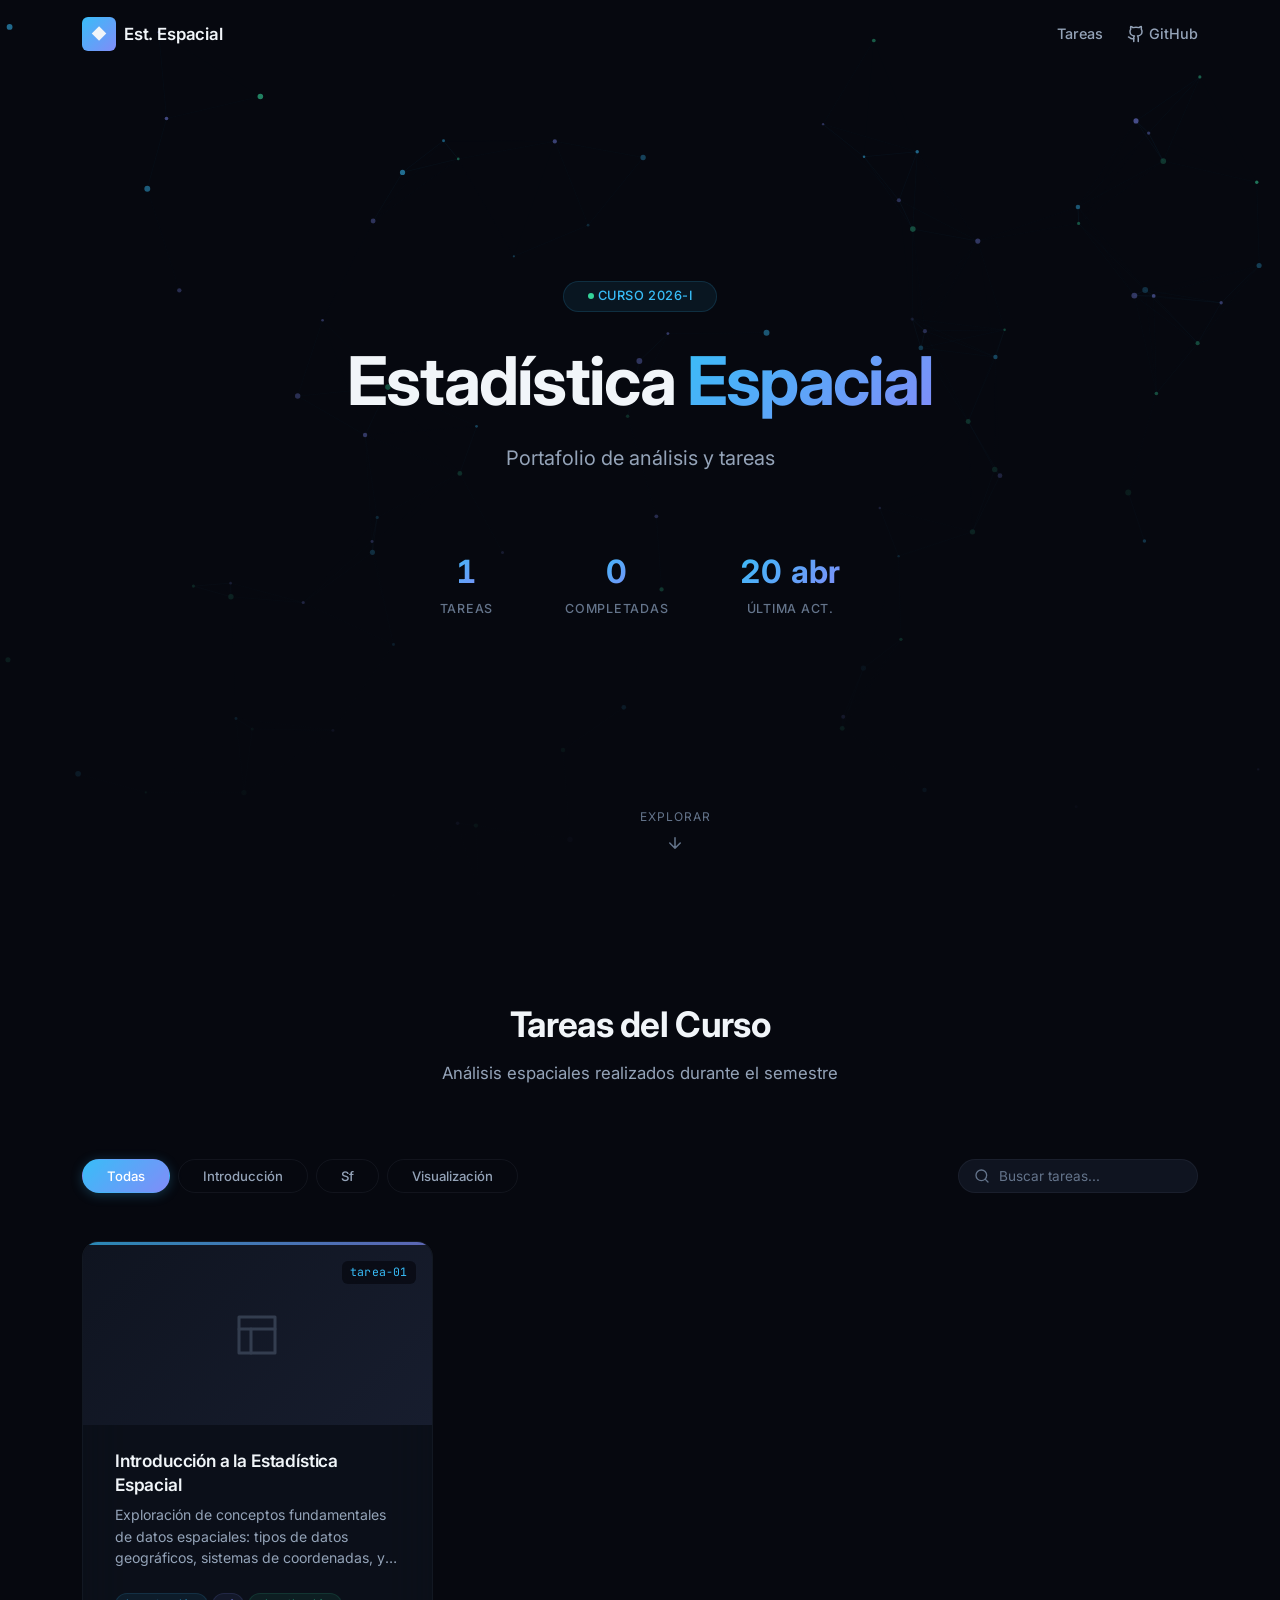
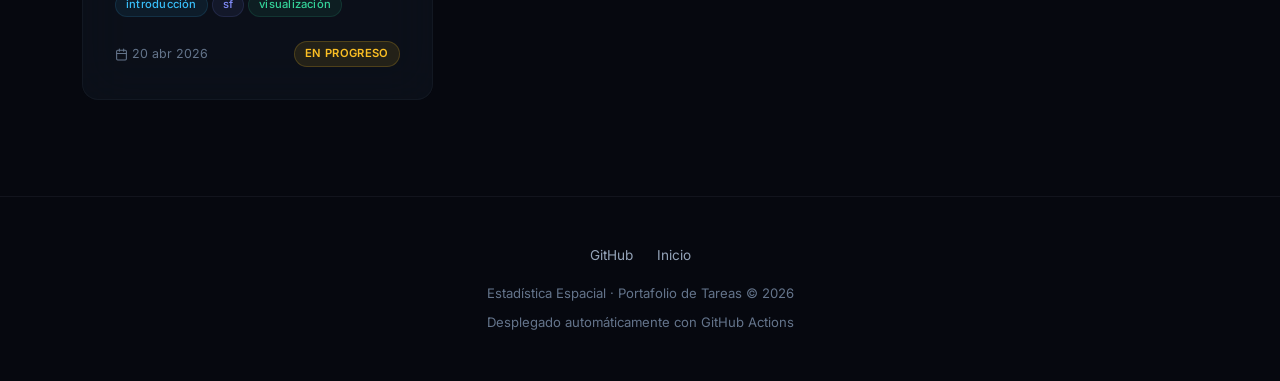
==== index.html @ a98bfdb8 "deploy: 6b3bb5fb7e0ce7144ceb861716b5b8a6e7874570" ====
<!DOCTYPE html>
<html lang="es">
<head>
  <meta charset="UTF-8">
  <meta name="viewport" content="width=device-width, initial-scale=1.0">
  <title>Estadística Espacial | Portafolio</title>
  <meta name="description" content="Portafolio de tareas y análisis del curso de Estadística Espacial. Análisis geoestadísticos, autocorrelación espacial, kriging y más.">
  <meta name="author" content="newneo4">
  <meta property="og:title" content="Estadística Espacial | Portafolio">
  <meta property="og:description" content="Portafolio de análisis espaciales del curso universitario.">
  <meta property="og:type" content="website">

  <!-- Fonts -->
  <link rel="preconnect" href="https://fonts.googleapis.com">
  <link rel="preconnect" href="https://fonts.gstatic.com" crossorigin>
  <link href="https://fonts.googleapis.com/css2?family=Inter:wght@300;400;500;600;700&family=JetBrains+Mono:wght@400&display=swap" rel="stylesheet">

  <!-- Styles -->
  <link rel="stylesheet" href="css/styles.css">
</head>
<body>

  <!-- ========== NAVBAR ========== -->
  <nav class="navbar" id="navbar">
    <div class="nav-container">
      <a href="#" class="nav-logo" id="nav-logo">
        <span class="logo-icon">◆</span>
        <span>Est. Espacial</span>
      </a>
      <div class="nav-links">
        <a href="#tareas">
          <span class="nav-label">Tareas</span>
        </a>
        <a href="https://github.com/newneo4/estadistica-espacial" target="_blank" rel="noopener" aria-label="Ver repositorio en GitHub">
          <svg xmlns="http://www.w3.org/2000/svg" viewBox="0 0 24 24" fill="none" stroke="currentColor" stroke-width="2" stroke-linecap="round" stroke-linejoin="round">
            <path d="M15 22v-4a4.8 4.8 0 0 0-1-3.5c3 0 6-2 6-5.5.08-1.25-.27-2.48-1-3.5.28-1.15.28-2.35 0-3.5 0 0-1 0-3 1.5-2.64-.5-5.36-.5-8 0C6 2 5 2 5 2c-.3 1.15-.3 2.35 0 3.5A5.403 5.403 0 0 0 4 9c0 3.5 3 5.5 6 5.5-.39.49-.68 1.05-.85 1.65-.17.6-.22 1.23-.15 1.85v4"/>
            <path d="M9 18c-4.51 2-5-2-7-2"/>
          </svg>
          <span class="nav-label">GitHub</span>
        </a>
      </div>
    </div>
  </nav>

  <!-- ========== HERO ========== -->
  <section class="hero" id="hero">
    <canvas id="hero-canvas"></canvas>
    <div class="hero-overlay"></div>

    <div class="hero-content">
      <div class="hero-badge">
        Curso 2026-I
      </div>
      <h1>Estadística <span class="gradient-text">Espacial</span></h1>
      <p class="hero-subtitle">Portafolio de análisis y tareas</p>

      <div class="hero-stats">
        <div class="stat">
          <span class="stat-number" id="stat-total">—</span>
          <span class="stat-label">Tareas</span>
        </div>
        <div class="stat">
          <span class="stat-number" id="stat-completed">—</span>
          <span class="stat-label">Completadas</span>
        </div>
        <div class="stat">
          <span class="stat-number" id="stat-updated">—</span>
          <span class="stat-label">Última Act.</span>
        </div>
      </div>
    </div>

    <a href="#tareas" class="hero-scroll" aria-label="Ir a las tareas">
      <span>Explorar</span>
      <svg xmlns="http://www.w3.org/2000/svg" viewBox="0 0 24 24" fill="none" stroke="currentColor" stroke-width="2" stroke-linecap="round" stroke-linejoin="round">
        <path d="M12 5v14M19 12l-7 7-7-7"/>
      </svg>
    </a>
  </section>

  <!-- ========== TASKS ========== -->
  <section class="tasks-section" id="tareas">
    <div class="container">
      <div class="section-header">
        <h2>Tareas del Curso</h2>
        <p>Análisis espaciales realizados durante el semestre</p>
      </div>

      <!-- Filters + Search -->
      <div class="filters-bar" id="filters-bar">
        <div class="filters" id="filters">
          <button class="filter-btn active" data-filter="all">Todas</button>
          <!-- Dynamic filter buttons injected by JS -->
        </div>

        <div class="search-wrapper">
          <svg xmlns="http://www.w3.org/2000/svg" viewBox="0 0 24 24" fill="none" stroke="currentColor" stroke-width="2" stroke-linecap="round" stroke-linejoin="round">
            <circle cx="11" cy="11" r="8"/><path d="m21 21-4.3-4.3"/>
          </svg>
          <input type="text" class="search-input" id="search-input" placeholder="Buscar tareas..." aria-label="Buscar tareas">
        </div>
      </div>

      <!-- Loading Skeleton -->
      <div class="loading-grid" id="loading-grid">
        <div class="skeleton-card">
          <div class="skeleton-thumb"></div>
          <div class="skeleton-body">
            <div class="skeleton-line w-80"></div>
            <div class="skeleton-line w-60 short"></div>
            <div class="skeleton-line w-40 short"></div>
          </div>
        </div>
        <div class="skeleton-card">
          <div class="skeleton-thumb"></div>
          <div class="skeleton-body">
            <div class="skeleton-line w-80"></div>
            <div class="skeleton-line w-60 short"></div>
            <div class="skeleton-line w-40 short"></div>
          </div>
        </div>
        <div class="skeleton-card">
          <div class="skeleton-thumb"></div>
          <div class="skeleton-body">
            <div class="skeleton-line w-80"></div>
            <div class="skeleton-line w-60 short"></div>
            <div class="skeleton-line w-40 short"></div>
          </div>
        </div>
      </div>

      <!-- Tasks Grid (populated by JS) -->
      <div class="tasks-grid" id="tasks-grid" style="display:none;"></div>

      <!-- Empty State -->
      <div class="empty-state" id="empty-state" style="display:none;">
        <svg xmlns="http://www.w3.org/2000/svg" viewBox="0 0 24 24" fill="none" stroke="currentColor" stroke-width="1.5" stroke-linecap="round" stroke-linejoin="round">
          <path d="M3 7V5a2 2 0 0 1 2-2h2"/><path d="M17 3h2a2 2 0 0 1 2 2v2"/>
          <path d="M21 17v2a2 2 0 0 1-2 2h-2"/><path d="M7 21H5a2 2 0 0 1-2-2v-2"/>
          <circle cx="12" cy="12" r="1"/></svg>
        <p>No se encontraron tareas</p>
        <p class="empty-hint">Intenta con otro término de búsqueda o filtro</p>
      </div>
    </div>
  </section>

  <!-- ========== FOOTER ========== -->
  <footer class="footer">
    <div class="container">
      <div class="footer-content">
        <div class="footer-links">
          <a href="https://github.com/newneo4/estadistica-espacial" target="_blank" rel="noopener">GitHub</a>
          <a href="#hero">Inicio</a>
        </div>
        <p>Estadística Espacial · Portafolio de Tareas © 2026</p>
        <p>Desplegado automáticamente con GitHub Actions</p>
      </div>
    </div>
  </footer>

  <script src="js/app.js"></script>
</body>
</html>
---- css/styles.css ----
/* ========================================================
   ESTADÍSTICA ESPACIAL - Design System
   Premium dark theme with glassmorphism
   ======================================================== */

/* --- Custom Properties --- */
:root {
  /* Background */
  --bg-primary: #06080f;
  --bg-secondary: #0f1420;
  --bg-elevated: #171d2e;
  --bg-card: rgba(15, 20, 32, 0.65);

  /* Accent */
  --accent-1: #38bdf8;
  --accent-2: #818cf8;
  --accent-3: #34d399;
  --accent-4: #f472b6;
  --accent-5: #fbbf24;

  /* Text */
  --text-primary: #f1f5f9;
  --text-secondary: #94a3b8;
  --text-muted: #64748b;

  /* Borders */
  --border-subtle: rgba(148, 163, 184, 0.08);
  --border-hover: rgba(56, 189, 248, 0.25);

  /* Gradients */
  --gradient-primary: linear-gradient(135deg, #38bdf8, #818cf8);
  --gradient-warm: linear-gradient(135deg, #f472b6, #fbbf24);
  --gradient-hero-overlay: linear-gradient(180deg, rgba(6,8,15,0) 0%, var(--bg-primary) 100%);

  /* Glass */
  --glass-bg: rgba(15, 20, 32, 0.55);
  --glass-border: rgba(148, 163, 184, 0.06);
  --glass-blur: 24px;

  /* Shadows */
  --shadow-sm: 0 1px 3px rgba(0,0,0,0.4);
  --shadow-md: 0 4px 12px rgba(0,0,0,0.4);
  --shadow-lg: 0 12px 32px rgba(0,0,0,0.5);
  --shadow-glow-accent: 0 0 40px rgba(56, 189, 248, 0.12);
  --shadow-glow-card: 0 0 60px rgba(56, 189, 248, 0.06);

  /* Typography */
  --font-sans: 'Inter', -apple-system, BlinkMacSystemFont, 'Segoe UI', sans-serif;
  --font-mono: 'JetBrains Mono', 'Fira Code', monospace;

  /* Spacing */
  --space-2xs: 0.125rem;
  --space-xs: 0.25rem;
  --space-sm: 0.5rem;
  --space-md: 1rem;
  --space-lg: 1.5rem;
  --space-xl: 2rem;
  --space-2xl: 3rem;
  --space-3xl: 4.5rem;
  --space-4xl: 6rem;

  /* Radius */
  --radius-sm: 6px;
  --radius-md: 12px;
  --radius-lg: 16px;
  --radius-xl: 24px;
  --radius-full: 9999px;

  /* Transitions */
  --ease-out-expo: cubic-bezier(0.16, 1, 0.3, 1);
  --transition-fast: 150ms var(--ease-out-expo);
  --transition-base: 300ms var(--ease-out-expo);
  --transition-slow: 500ms var(--ease-out-expo);

  /* Layout */
  --container-max: 1180px;
  --navbar-height: 68px;
}

/* --- Reset --- */
*,
*::before,
*::after {
  margin: 0;
  padding: 0;
  box-sizing: border-box;
}

html {
  scroll-behavior: smooth;
  -webkit-font-smoothing: antialiased;
  -moz-osx-font-smoothing: grayscale;
}

body {
  font-family: var(--font-sans);
  background-color: var(--bg-primary);
  color: var(--text-primary);
  line-height: 1.6;
  overflow-x: hidden;
  min-height: 100vh;
}

a {
  color: inherit;
  text-decoration: none;
}

button {
  font-family: inherit;
  cursor: pointer;
  border: none;
  background: none;
  color: inherit;
}

img {
  max-width: 100%;
  display: block;
}

/* --- Utility --- */
.container {
  width: 100%;
  max-width: var(--container-max);
  margin: 0 auto;
  padding: 0 var(--space-xl);
}

.gradient-text {
  background: var(--gradient-primary);
  -webkit-background-clip: text;
  background-clip: text;
  -webkit-text-fill-color: transparent;
}

.sr-only {
  position: absolute;
  width: 1px;
  height: 1px;
  overflow: hidden;
  clip: rect(0,0,0,0);
  border: 0;
}

/* ========================================================
   NAVBAR
   ======================================================== */
.navbar {
  position: fixed;
  top: 0;
  left: 0;
  right: 0;
  height: var(--navbar-height);
  z-index: 1000;
  transition: background var(--transition-base), box-shadow var(--transition-base);
}

.navbar.scrolled {
  background: rgba(6, 8, 15, 0.82);
  backdrop-filter: blur(var(--glass-blur));
  -webkit-backdrop-filter: blur(var(--glass-blur));
  box-shadow: 0 1px 0 var(--border-subtle);
}

.nav-container {
  max-width: var(--container-max);
  margin: 0 auto;
  padding: 0 var(--space-xl);
  height: 100%;
  display: flex;
  align-items: center;
  justify-content: space-between;
}

.nav-logo {
  display: flex;
  align-items: center;
  gap: var(--space-sm);
  font-weight: 600;
  font-size: 1.05rem;
  letter-spacing: -0.01em;
  transition: opacity var(--transition-fast);
}

.nav-logo:hover {
  opacity: 0.85;
}

.logo-icon {
  display: flex;
  align-items: center;
  justify-content: center;
  width: 34px;
  height: 34px;
  background: var(--gradient-primary);
  border-radius: var(--radius-sm);
  font-size: 0.95rem;
}

.nav-links {
  display: flex;
  align-items: center;
  gap: var(--space-lg);
}

.nav-links a {
  font-size: 0.9rem;
  font-weight: 500;
  color: var(--text-secondary);
  transition: color var(--transition-fast);
  display: flex;
  align-items: center;
  gap: var(--space-xs);
}

.nav-links a:hover {
  color: var(--text-primary);
}

.nav-links svg {
  width: 18px;
  height: 18px;
}

/* ========================================================
   HERO
   ======================================================== */
.hero {
  position: relative;
  min-height: 100vh;
  display: flex;
  align-items: center;
  justify-content: center;
  overflow: hidden;
}

#hero-canvas {
  position: absolute;
  inset: 0;
  width: 100%;
  height: 100%;
  z-index: 0;
}

.hero-overlay {
  position: absolute;
  inset: 0;
  background: var(--gradient-hero-overlay);
  z-index: 1;
  pointer-events: none;
}

.hero-content {
  position: relative;
  z-index: 2;
  text-align: center;
  max-width: 720px;
  padding: var(--space-xl);
}

.hero-badge {
  display: inline-flex;
  align-items: center;
  gap: var(--space-xs);
  padding: var(--space-xs) var(--space-lg);
  background: rgba(56, 189, 248, 0.08);
  border: 1px solid rgba(56, 189, 248, 0.15);
  border-radius: var(--radius-full);
  font-size: 0.8rem;
  font-weight: 500;
  color: var(--accent-1);
  letter-spacing: 0.04em;
  text-transform: uppercase;
  margin-bottom: var(--space-xl);
  animation: fadeInDown 0.8s var(--ease-out-expo) both;
}

.hero-badge::before {
  content: '';
  width: 6px;
  height: 6px;
  background: var(--accent-3);
  border-radius: 50%;
  animation: pulse-dot 2s ease-in-out infinite;
}

.hero h1 {
  font-size: clamp(2.5rem, 6vw, 4.2rem);
  font-weight: 700;
  letter-spacing: -0.03em;
  line-height: 1.1;
  margin-bottom: var(--space-lg);
  animation: fadeInUp 0.8s var(--ease-out-expo) 0.1s both;
}

.hero-subtitle {
  font-size: clamp(1.05rem, 2vw, 1.25rem);
  color: var(--text-secondary);
  font-weight: 400;
  margin-bottom: var(--space-3xl);
  animation: fadeInUp 0.8s var(--ease-out-expo) 0.2s both;
}

/* Hero Stats */
.hero-stats {
  display: flex;
  justify-content: center;
  gap: var(--space-3xl);
  animation: fadeInUp 0.8s var(--ease-out-expo) 0.35s both;
}

.stat {
  display: flex;
  flex-direction: column;
  align-items: center;
  gap: var(--space-2xs);
}

.stat-number {
  font-size: 2rem;
  font-weight: 700;
  font-variant-numeric: tabular-nums;
  background: var(--gradient-primary);
  -webkit-background-clip: text;
  background-clip: text;
  -webkit-text-fill-color: transparent;
}

.stat-label {
  font-size: 0.78rem;
  color: var(--text-muted);
  text-transform: uppercase;
  letter-spacing: 0.06em;
  font-weight: 500;
}

/* Scroll indicator */
.hero-scroll {
  position: absolute;
  bottom: var(--space-2xl);
  left: 50%;
  transform: translateX(-50%);
  z-index: 2;
  display: flex;
  flex-direction: column;
  align-items: center;
  gap: var(--space-sm);
  color: var(--text-muted);
  font-size: 0.75rem;
  letter-spacing: 0.08em;
  text-transform: uppercase;
  animation: fadeInUp 0.8s var(--ease-out-expo) 0.5s both;
  cursor: pointer;
  transition: color var(--transition-fast);
}

.hero-scroll:hover {
  color: var(--text-secondary);
}

.hero-scroll svg {
  width: 18px;
  height: 18px;
  animation: bounce-down 2s ease-in-out infinite;
}

/* ========================================================
   TASKS SECTION
   ======================================================== */
.tasks-section {
  padding: var(--space-4xl) 0;
  position: relative;
}

.section-header {
  text-align: center;
  margin-bottom: var(--space-3xl);
}

.section-header h2 {
  font-size: clamp(1.6rem, 3vw, 2.2rem);
  font-weight: 700;
  letter-spacing: -0.02em;
  margin-bottom: var(--space-sm);
}

.section-header p {
  color: var(--text-secondary);
  font-size: 1.05rem;
}

/* Filters */
.filters-bar {
  display: flex;
  align-items: center;
  justify-content: space-between;
  flex-wrap: wrap;
  gap: var(--space-md);
  margin-bottom: var(--space-2xl);
}

.filters {
  display: flex;
  gap: var(--space-sm);
  flex-wrap: wrap;
}

.filter-btn {
  padding: var(--space-sm) var(--space-lg);
  font-size: 0.82rem;
  font-weight: 500;
  border-radius: var(--radius-full);
  border: 1px solid var(--border-subtle);
  background: transparent;
  color: var(--text-secondary);
  transition: all var(--transition-fast);
  white-space: nowrap;
}

.filter-btn:hover {
  border-color: var(--border-hover);
  color: var(--text-primary);
  background: rgba(56, 189, 248, 0.05);
}

.filter-btn.active {
  background: var(--gradient-primary);
  color: #ffffff;
  border-color: transparent;
  box-shadow: 0 2px 12px rgba(56, 189, 248, 0.25);
}

/* Search */
.search-wrapper {
  position: relative;
}

.search-wrapper svg {
  position: absolute;
  left: var(--space-md);
  top: 50%;
  transform: translateY(-50%);
  width: 16px;
  height: 16px;
  color: var(--text-muted);
  pointer-events: none;
}

.search-input {
  width: 240px;
  padding: var(--space-sm) var(--space-md) var(--space-sm) 2.5rem;
  font-family: var(--font-sans);
  font-size: 0.85rem;
  color: var(--text-primary);
  background: var(--bg-secondary);
  border: 1px solid var(--border-subtle);
  border-radius: var(--radius-full);
  outline: none;
  transition: all var(--transition-fast);
}

.search-input::placeholder {
  color: var(--text-muted);
}

.search-input:focus {
  border-color: var(--border-hover);
  box-shadow: 0 0 0 3px rgba(56, 189, 248, 0.08);
  width: 300px;
}

/* ========================================================
   TASK CARDS
   ======================================================== */
.tasks-grid {
  display: grid;
  grid-template-columns: repeat(auto-fill, minmax(340px, 1fr));
  gap: var(--space-xl);
}

.task-card {
  position: relative;
  background: var(--bg-card);
  backdrop-filter: blur(var(--glass-blur));
  -webkit-backdrop-filter: blur(var(--glass-blur));
  border: 1px solid var(--glass-border);
  border-radius: var(--radius-lg);
  overflow: hidden;
  transition: transform var(--transition-base),
              box-shadow var(--transition-base),
              border-color var(--transition-base);
  /* Animation setup */
  opacity: 0;
  transform: translateY(30px);
}

.task-card.visible {
  opacity: 1;
  transform: translateY(0);
  transition: opacity 0.6s var(--ease-out-expo),
              transform 0.6s var(--ease-out-expo),
              box-shadow var(--transition-base),
              border-color var(--transition-base);
}

.task-card:hover {
  transform: translateY(-4px);
  border-color: var(--border-hover);
  box-shadow: var(--shadow-glow-card);
}

/* Card accent line */
.card-accent {
  height: 3px;
  background: var(--gradient-primary);
  opacity: 0.7;
  transition: opacity var(--transition-fast);
}

.task-card:hover .card-accent {
  opacity: 1;
}

/* Card thumbnail */
.card-thumbnail {
  position: relative;
  height: 180px;
  overflow: hidden;
  background: var(--bg-secondary);
}

.card-thumbnail img {
  width: 100%;
  height: 100%;
  object-fit: cover;
  transition: transform var(--transition-slow);
}

.task-card:hover .card-thumbnail img {
  transform: scale(1.04);
}

.card-thumbnail-placeholder {
  width: 100%;
  height: 100%;
  display: flex;
  align-items: center;
  justify-content: center;
  background: linear-gradient(135deg, var(--bg-secondary) 0%, var(--bg-elevated) 100%);
}

.card-thumbnail-placeholder svg {
  width: 48px;
  height: 48px;
  color: var(--text-muted);
  opacity: 0.4;
}

.card-number {
  position: absolute;
  top: var(--space-md);
  right: var(--space-md);
  padding: var(--space-2xs) var(--space-sm);
  background: rgba(6, 8, 15, 0.7);
  backdrop-filter: blur(8px);
  border-radius: var(--radius-sm);
  font-family: var(--font-mono);
  font-size: 0.72rem;
  color: var(--accent-1);
  letter-spacing: 0.02em;
}

/* Card body */
.card-body {
  padding: var(--space-lg) var(--space-xl) var(--space-xl);
}

.card-title {
  font-size: 1.08rem;
  font-weight: 600;
  letter-spacing: -0.01em;
  margin-bottom: var(--space-sm);
  line-height: 1.35;
  display: -webkit-box;
  -webkit-line-clamp: 2;
  -webkit-box-orient: vertical;
  overflow: hidden;
}

.card-description {
  font-size: 0.88rem;
  color: var(--text-secondary);
  line-height: 1.55;
  margin-bottom: var(--space-lg);
  display: -webkit-box;
  -webkit-line-clamp: 3;
  -webkit-box-orient: vertical;
  overflow: hidden;
}

/* Card tags */
.card-tags {
  display: flex;
  flex-wrap: wrap;
  gap: var(--space-xs);
  margin-bottom: var(--space-lg);
}

.tag {
  padding: 2px 10px;
  font-size: 0.7rem;
  font-weight: 500;
  border-radius: var(--radius-full);
  background: rgba(56, 189, 248, 0.08);
  color: var(--accent-1);
  border: 1px solid rgba(56, 189, 248, 0.12);
  letter-spacing: 0.02em;
}

.tag:nth-child(2n) {
  background: rgba(129, 140, 248, 0.08);
  color: var(--accent-2);
  border-color: rgba(129, 140, 248, 0.12);
}

.tag:nth-child(3n) {
  background: rgba(52, 211, 153, 0.08);
  color: var(--accent-3);
  border-color: rgba(52, 211, 153, 0.12);
}

/* Card footer */
.card-footer {
  display: flex;
  align-items: center;
  justify-content: space-between;
}

.card-date {
  font-size: 0.78rem;
  color: var(--text-muted);
  display: flex;
  align-items: center;
  gap: var(--space-xs);
}

.card-date svg {
  width: 13px;
  height: 13px;
}

/* Status badges */
.status-badge {
  padding: 3px 10px;
  font-size: 0.7rem;
  font-weight: 600;
  border-radius: var(--radius-full);
  letter-spacing: 0.03em;
  text-transform: uppercase;
}

.status-badge.completada {
  background: rgba(52, 211, 153, 0.1);
  color: var(--accent-3);
  border: 1px solid rgba(52, 211, 153, 0.2);
}

.status-badge.en-progreso {
  background: rgba(251, 191, 36, 0.1);
  color: var(--accent-5);
  border: 1px solid rgba(251, 191, 36, 0.2);
}

.status-badge.proxima {
  background: rgba(148, 163, 184, 0.08);
  color: var(--text-muted);
  border: 1px solid var(--border-subtle);
}

/* Card link overlay */
.card-link {
  position: absolute;
  inset: 0;
  z-index: 5;
}

/* ========================================================
   EMPTY STATE
   ======================================================== */
.empty-state {
  text-align: center;
  padding: var(--space-4xl) var(--space-xl);
  color: var(--text-muted);
}

.empty-state svg {
  width: 56px;
  height: 56px;
  margin: 0 auto var(--space-lg);
  opacity: 0.4;
}

.empty-state p {
  font-size: 1rem;
  margin-bottom: var(--space-sm);
}

.empty-state .empty-hint {
  font-size: 0.85rem;
  color: var(--text-muted);
}

/* ========================================================
   LOADING STATE
   ======================================================== */
.loading-grid {
  display: grid;
  grid-template-columns: repeat(auto-fill, minmax(340px, 1fr));
  gap: var(--space-xl);
}

.skeleton-card {
  background: var(--bg-card);
  border: 1px solid var(--glass-border);
  border-radius: var(--radius-lg);
  overflow: hidden;
  animation: shimmer 1.8s ease-in-out infinite;
}

.skeleton-thumb {
  height: 180px;
  background: linear-gradient(90deg, var(--bg-secondary) 25%, var(--bg-elevated) 50%, var(--bg-secondary) 75%);
  background-size: 200% 100%;
  animation: shimmer-slide 1.8s ease-in-out infinite;
}

.skeleton-body {
  padding: var(--space-lg) var(--space-xl) var(--space-xl);
}

.skeleton-line {
  height: 14px;
  background: var(--bg-elevated);
  border-radius: var(--radius-sm);
  margin-bottom: var(--space-sm);
}

.skeleton-line.w-80 { width: 80%; }
.skeleton-line.w-60 { width: 60%; }
.skeleton-line.w-40 { width: 40%; }
.skeleton-line.short { height: 10px; }

/* ========================================================
   FOOTER
   ======================================================== */
.footer {
  border-top: 1px solid var(--border-subtle);
  padding: var(--space-2xl) 0;
  text-align: center;
}

.footer-content {
  display: flex;
  flex-direction: column;
  align-items: center;
  gap: var(--space-sm);
}

.footer p {
  font-size: 0.82rem;
  color: var(--text-muted);
}

.footer-links {
  display: flex;
  gap: var(--space-lg);
  margin-bottom: var(--space-sm);
}

.footer-links a {
  font-size: 0.85rem;
  color: var(--text-secondary);
  transition: color var(--transition-fast);
}

.footer-links a:hover {
  color: var(--accent-1);
}

/* ========================================================
   KEYFRAMES
   ======================================================== */
@keyframes fadeInUp {
  from {
    opacity: 0;
    transform: translateY(24px);
  }
  to {
    opacity: 1;
    transform: translateY(0);
  }
}

@keyframes fadeInDown {
  from {
    opacity: 0;
    transform: translateY(-16px);
  }
  to {
    opacity: 1;
    transform: translateY(0);
  }
}

@keyframes pulse-dot {
  0%, 100% { opacity: 1; transform: scale(1); }
  50% { opacity: 0.5; transform: scale(0.75); }
}

@keyframes bounce-down {
  0%, 100% { transform: translateY(0); }
  50% { transform: translateY(6px); }
}

@keyframes shimmer-slide {
  0% { background-position: -200% 0; }
  100% { background-position: 200% 0; }
}

@keyframes shimmer {
  0%, 100% { opacity: 1; }
  50% { opacity: 0.7; }
}

/* ========================================================
   RESPONSIVE
   ======================================================== */
@media (max-width: 768px) {
  :root {
    --navbar-height: 56px;
  }

  .container {
    padding: 0 var(--space-md);
  }

  .hero h1 {
    font-size: 2.2rem;
  }

  .hero-stats {
    gap: var(--space-xl);
  }

  .stat-number {
    font-size: 1.5rem;
  }

  .tasks-grid,
  .loading-grid {
    grid-template-columns: 1fr;
  }

  .filters-bar {
    flex-direction: column;
    align-items: stretch;
  }

  .filters {
    overflow-x: auto;
    flex-wrap: nowrap;
    padding-bottom: var(--space-sm);
    -ms-overflow-style: none;
    scrollbar-width: none;
  }

  .filters::-webkit-scrollbar {
    display: none;
  }

  .search-input,
  .search-input:focus {
    width: 100%;
  }

  .card-thumbnail {
    height: 160px;
  }
}

@media (max-width: 480px) {
  .hero h1 {
    font-size: 1.8rem;
  }

  .hero-stats {
    flex-direction: column;
    gap: var(--space-lg);
  }

  .nav-links span.nav-label {
    display: none;
  }
}

/* ========================================================
   PREFERS REDUCED MOTION
   ======================================================== */
@media (prefers-reduced-motion: reduce) {
  *,
  *::before,
  *::after {
    animation-duration: 0.01ms !important;
    animation-iteration-count: 1 !important;
    transition-duration: 0.01ms !important;
  }

  html {
    scroll-behavior: auto;
  }
}
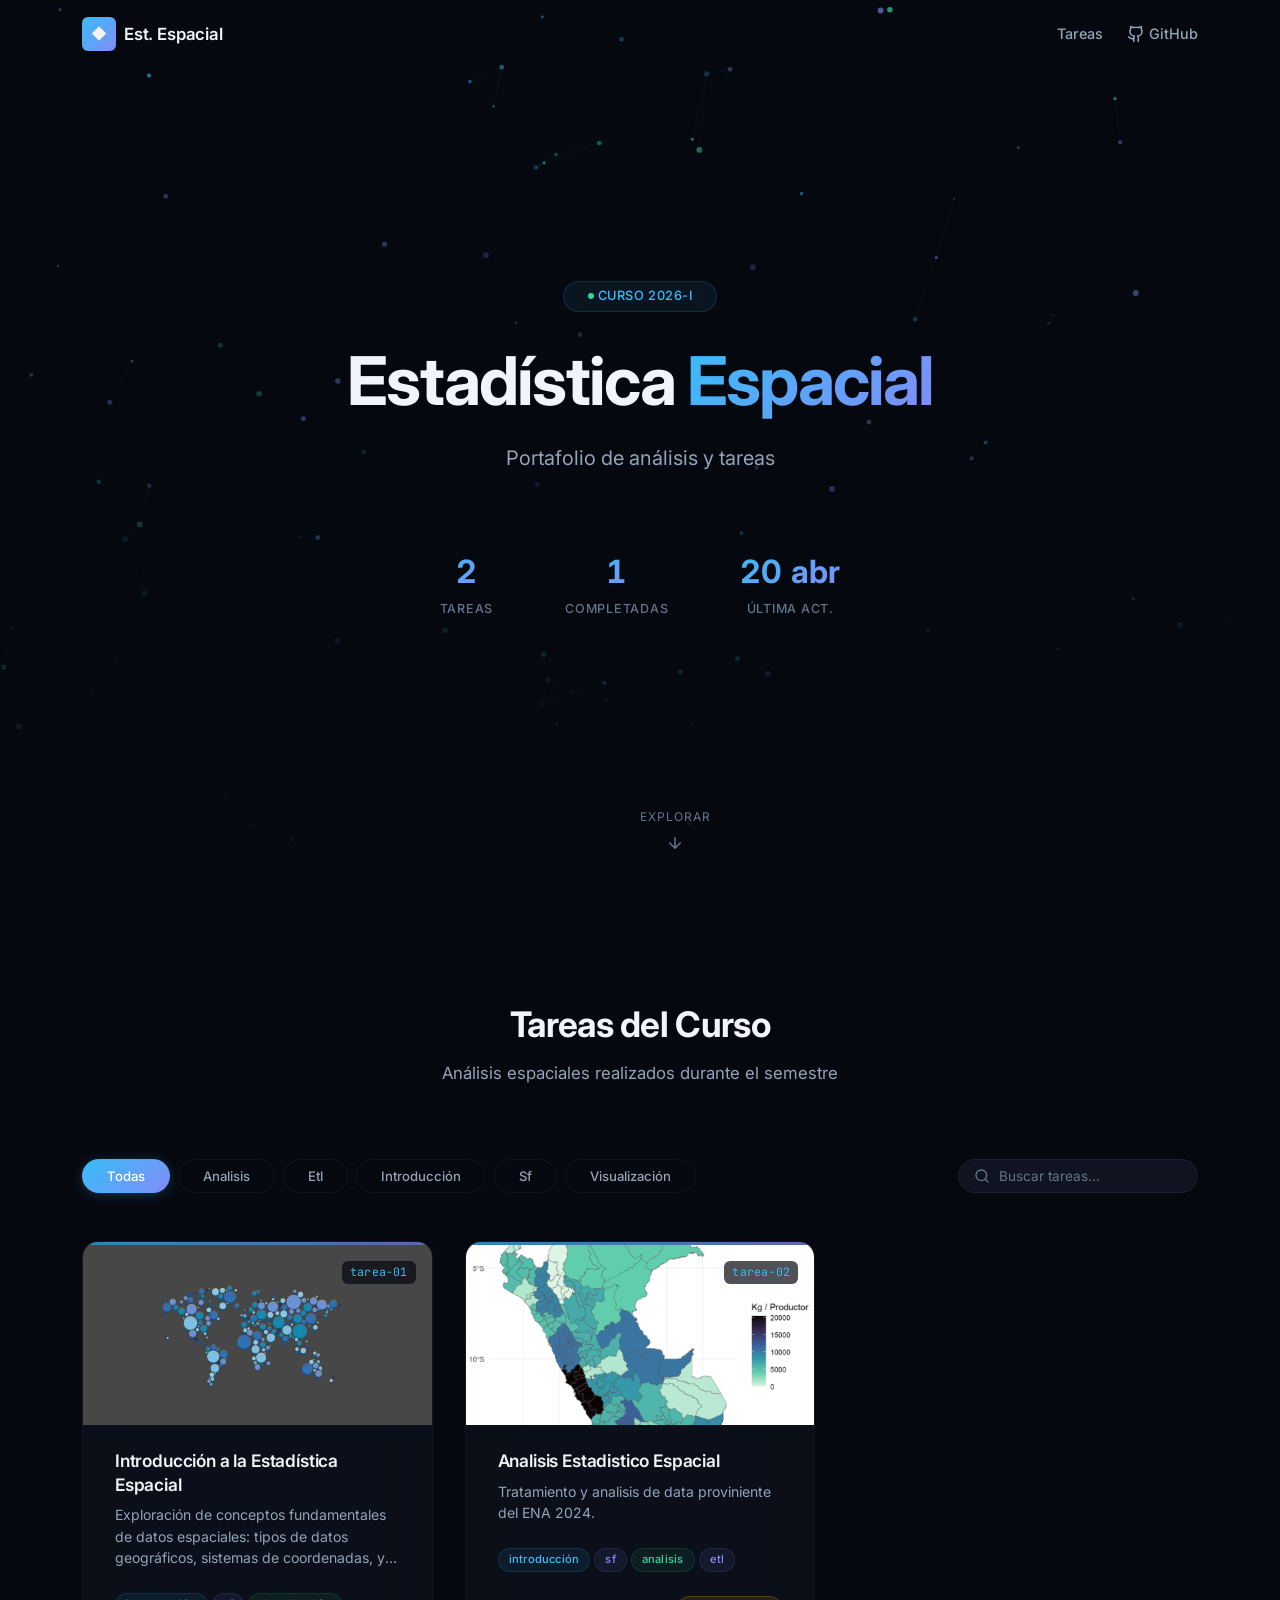
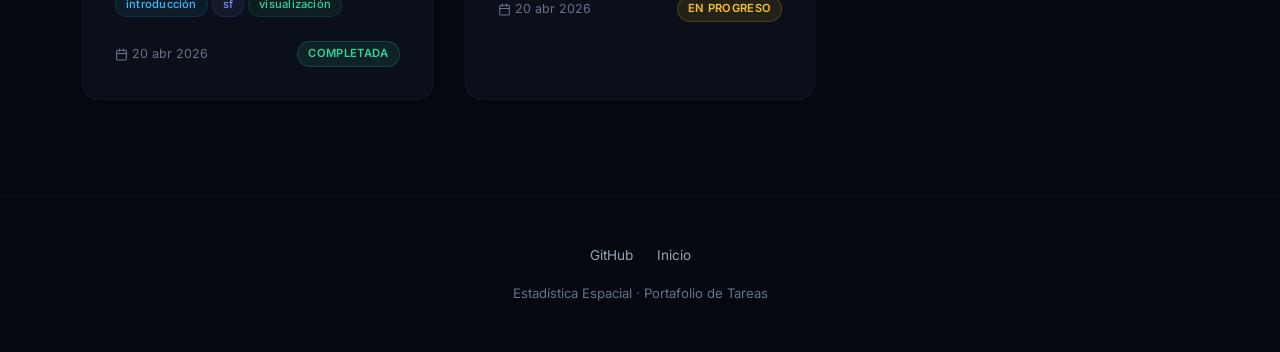
==== commit 0198de04: "deploy: 7347dc1b3c56ff53f7d4fd5d9487174a4e51ca1c" ====
--- a/index.html
+++ b/index.html
@@ -152,8 +152,7 @@
           <a href="https://github.com/newneo4/estadistica-espacial" target="_blank" rel="noopener">GitHub</a>
           <a href="#hero">Inicio</a>
         </div>
-        <p>Estadística Espacial · Portafolio de Tareas © 2026</p>
-        <p>Desplegado automáticamente con GitHub Actions</p>
+        <p>Estadística Espacial · Portafolio de Tareas</p>
       </div>
     </div>
   </footer>
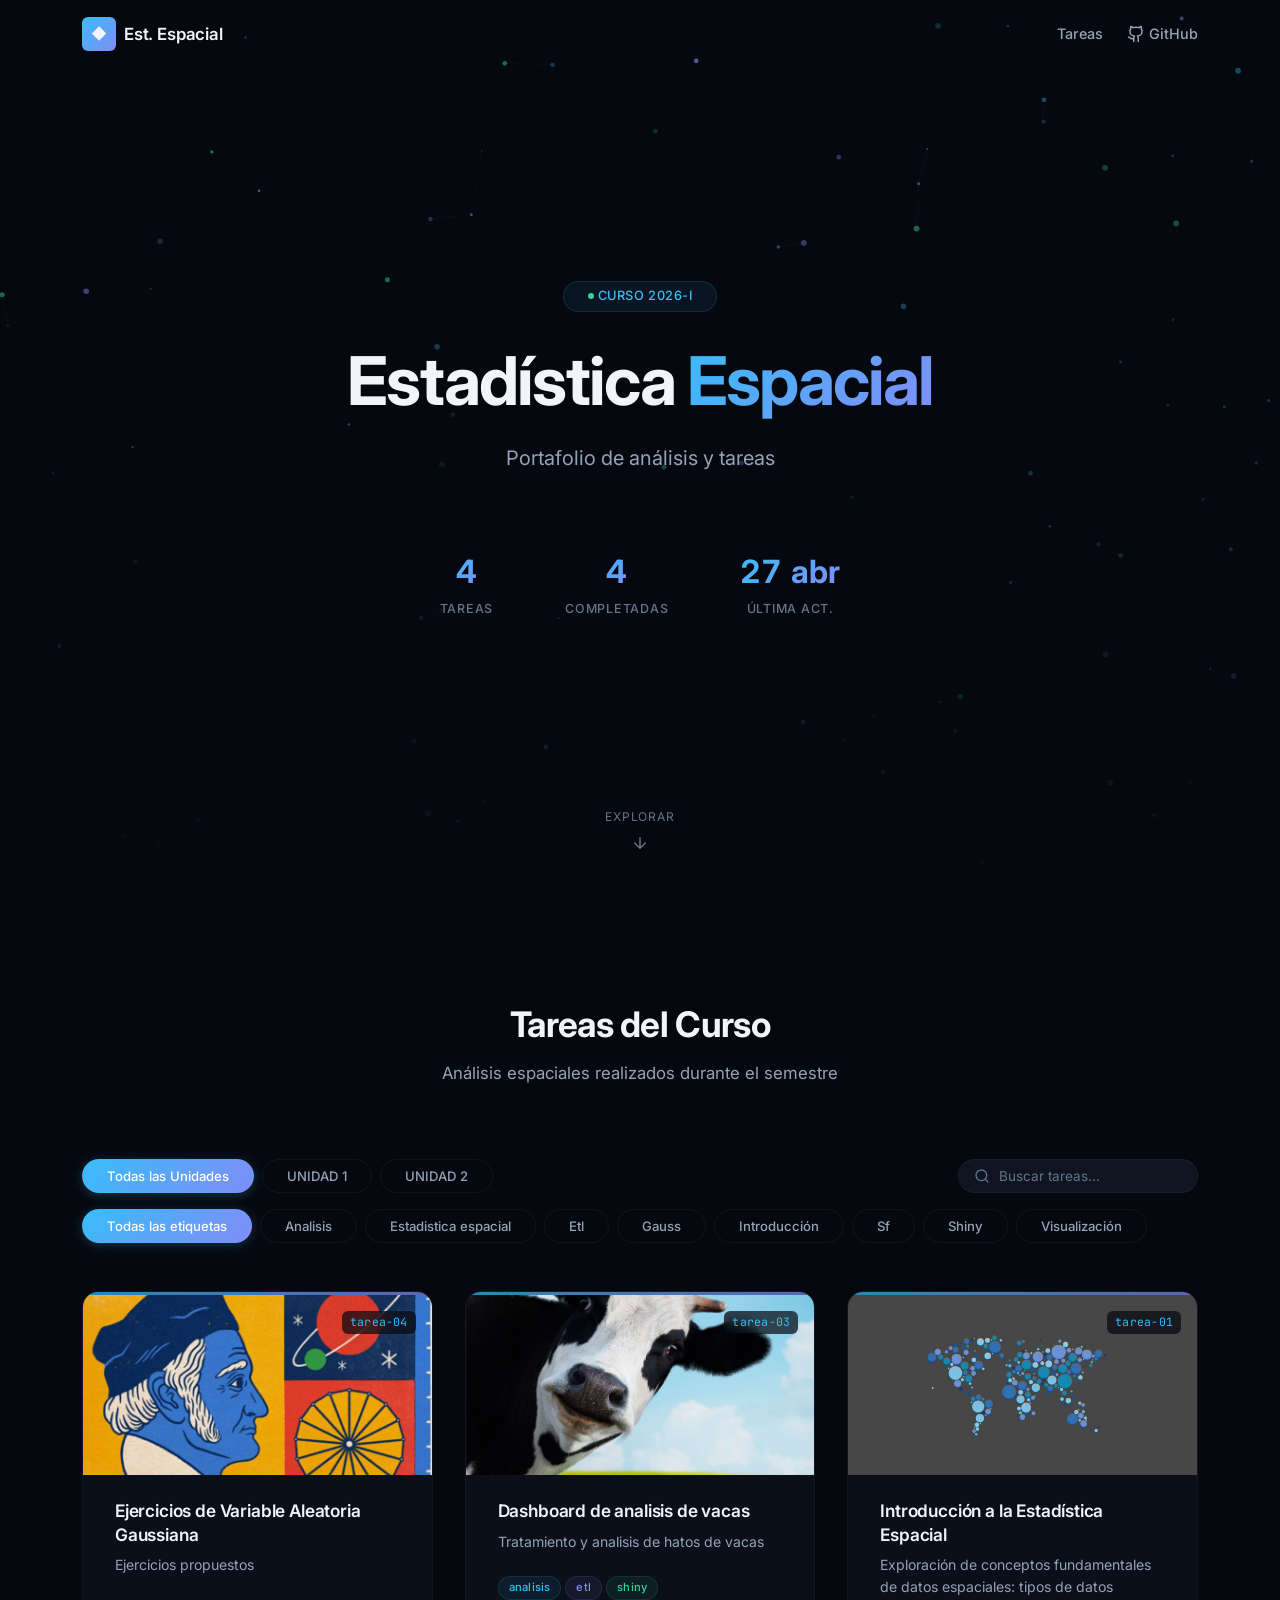
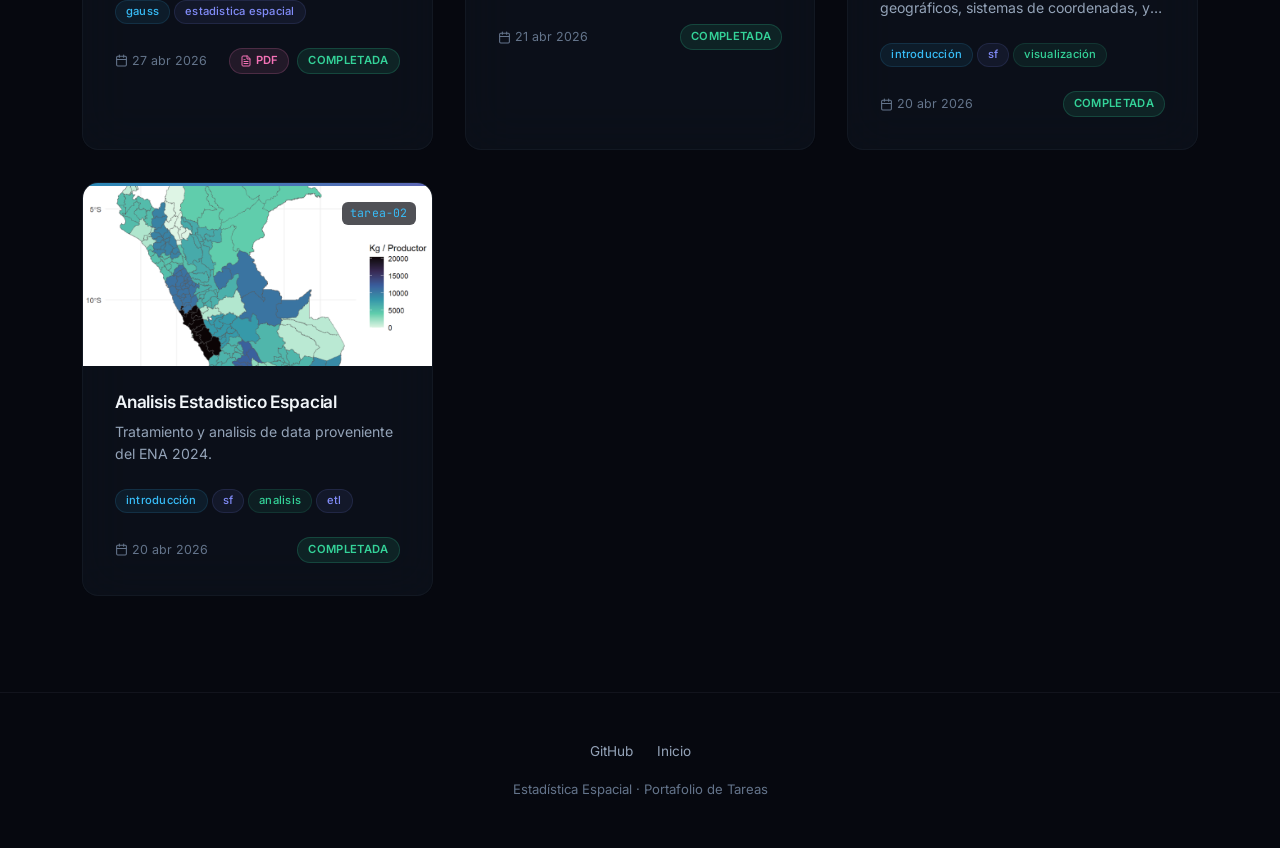
==== commit 94e47546: "deploy: 4d888aca83449374d3b8c8140119713eed8b9527" ====
--- a/index.html
+++ b/index.html
@@ -87,17 +87,27 @@
       </div>
 
       <!-- Filters + Search -->
-      <div class="filters-bar" id="filters-bar">
-        <div class="filters" id="filters">
-          <button class="filter-btn active" data-filter="all">Todas</button>
-          <!-- Dynamic filter buttons injected by JS -->
+      <div class="filters-container">
+        <div class="filters-bar" id="unit-filters-bar">
+          <div class="filters" id="unit-filters">
+            <button class="filter-btn active" data-unit="all">Todas las Unidades</button>
+            <button class="filter-btn" data-unit="UNIDAD 1">UNIDAD 1</button>
+            <button class="filter-btn" data-unit="UNIDAD 2">UNIDAD 2</button>
+          </div>
+          
+          <div class="search-wrapper">
+            <svg xmlns="http://www.w3.org/2000/svg" viewBox="0 0 24 24" fill="none" stroke="currentColor" stroke-width="2" stroke-linecap="round" stroke-linejoin="round">
+              <circle cx="11" cy="11" r="8"/><path d="m21 21-4.3-4.3"/>
+            </svg>
+            <input type="text" class="search-input" id="search-input" placeholder="Buscar tareas..." aria-label="Buscar tareas">
+          </div>
         </div>
 
-        <div class="search-wrapper">
-          <svg xmlns="http://www.w3.org/2000/svg" viewBox="0 0 24 24" fill="none" stroke="currentColor" stroke-width="2" stroke-linecap="round" stroke-linejoin="round">
-            <circle cx="11" cy="11" r="8"/><path d="m21 21-4.3-4.3"/>
-          </svg>
-          <input type="text" class="search-input" id="search-input" placeholder="Buscar tareas..." aria-label="Buscar tareas">
+        <div class="filters-bar" id="filters-bar">
+          <div class="filters" id="filters">
+            <button class="filter-btn active" data-filter="all">Todas las etiquetas</button>
+            <!-- Dynamic filter buttons injected by JS -->
+          </div>
         </div>
       </div>
 
--- a/css/styles.css
+++ b/css/styles.css
@@ -339,7 +339,6 @@
 .hero-scroll {
   position: absolute;
   bottom: var(--space-2xl);
-  left: 50%;
   transform: translateX(-50%);
   z-index: 2;
   display: flex;
@@ -391,21 +390,30 @@
 }
 
 /* Filters */
-.filters-bar {
-  display: flex;
-  align-items: center;
-  justify-content: space-between;
-  flex-wrap: wrap;
+/* Filters */
+.filters-container {
+  display: flex;
+  flex-direction: column;
   gap: var(--space-md);
   margin-bottom: var(--space-2xl);
 }
 
+.filters-bar {
+  display: flex;
+  align-items: center;
+  justify-content: space-between;
+  gap: var(--space-md);
+}
+
+/* Contenedor de botones */
 .filters {
   display: flex;
   gap: var(--space-sm);
   flex-wrap: wrap;
-}
-
+  scroll-snap-type: x mandatory;
+}
+
+/* Botones */
 .filter-btn {
   padding: var(--space-sm) var(--space-lg);
   font-size: 0.82rem;
@@ -416,8 +424,10 @@
   color: var(--text-secondary);
   transition: all var(--transition-fast);
   white-space: nowrap;
-}
-
+  scroll-snap-align: start;
+}
+
+/* Hover + active igual que tienes */
 .filter-btn:hover {
   border-color: var(--border-hover);
   color: var(--text-primary);
@@ -637,6 +647,41 @@
   justify-content: space-between;
 }
 
+.card-actions {
+  display: flex;
+  align-items: center;
+  gap: var(--space-sm);
+}
+
+.pdf-btn {
+  position: relative;
+  z-index: 10; /* Above card-link overlay */
+  display: flex;
+  align-items: center;
+  gap: 4px;
+  padding: 3px 10px;
+  font-size: 0.7rem;
+  font-weight: 600;
+  border-radius: var(--radius-full);
+  background: rgba(244, 114, 182, 0.1);
+  color: var(--accent-4);
+  border: 1px solid rgba(244, 114, 182, 0.2);
+  transition: all var(--transition-fast);
+  text-decoration: none;
+}
+
+.pdf-btn svg {
+  width: 12px;
+  height: 12px;
+}
+
+.pdf-btn:hover {
+  background: var(--accent-4);
+  color: #fff;
+  border-color: transparent;
+  box-shadow: 0 2px 8px rgba(244, 114, 182, 0.4);
+}
+
 .card-date {
   font-size: 0.78rem;
   color: var(--text-muted);
@@ -920,3 +965,34 @@
     scroll-behavior: auto;
   }
 }
+
+/* TABLET */
+@media (max-width: 768px) {
+  .filters-bar {
+    flex-direction: column;
+    align-items: stretch;
+  }
+
+  .filters {
+    flex-wrap: nowrap;
+    overflow-x: auto;
+    padding-bottom: 4px;
+  }
+
+  .filters::-webkit-scrollbar {
+    height: 6px;
+  }
+
+  .filters::-webkit-scrollbar-thumb {
+    background: rgba(255,255,255,0.2);
+    border-radius: 10px;
+  }
+}
+
+/* MOBILE */
+@media (max-width: 480px) {
+  .filter-btn {
+    font-size: 0.75rem;
+    padding: var(--space-xs) var(--space-md);
+  }
+}
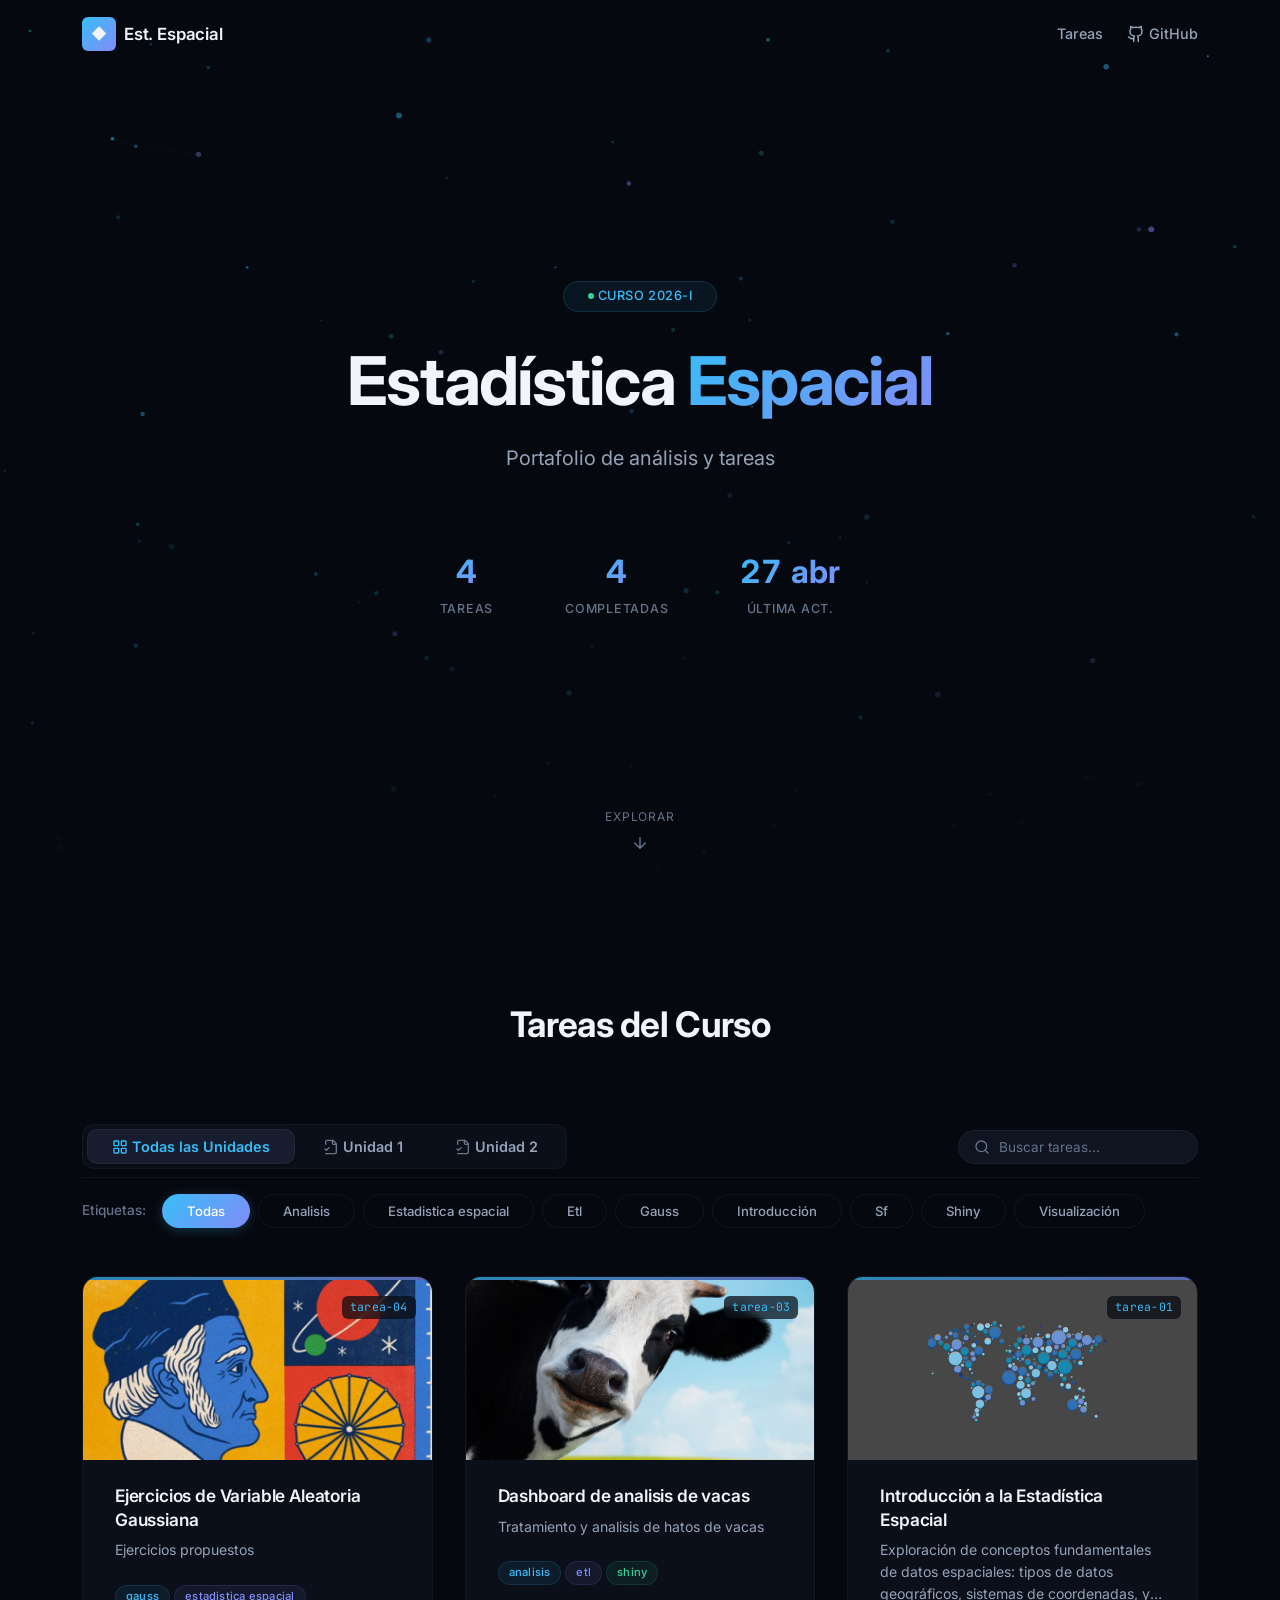
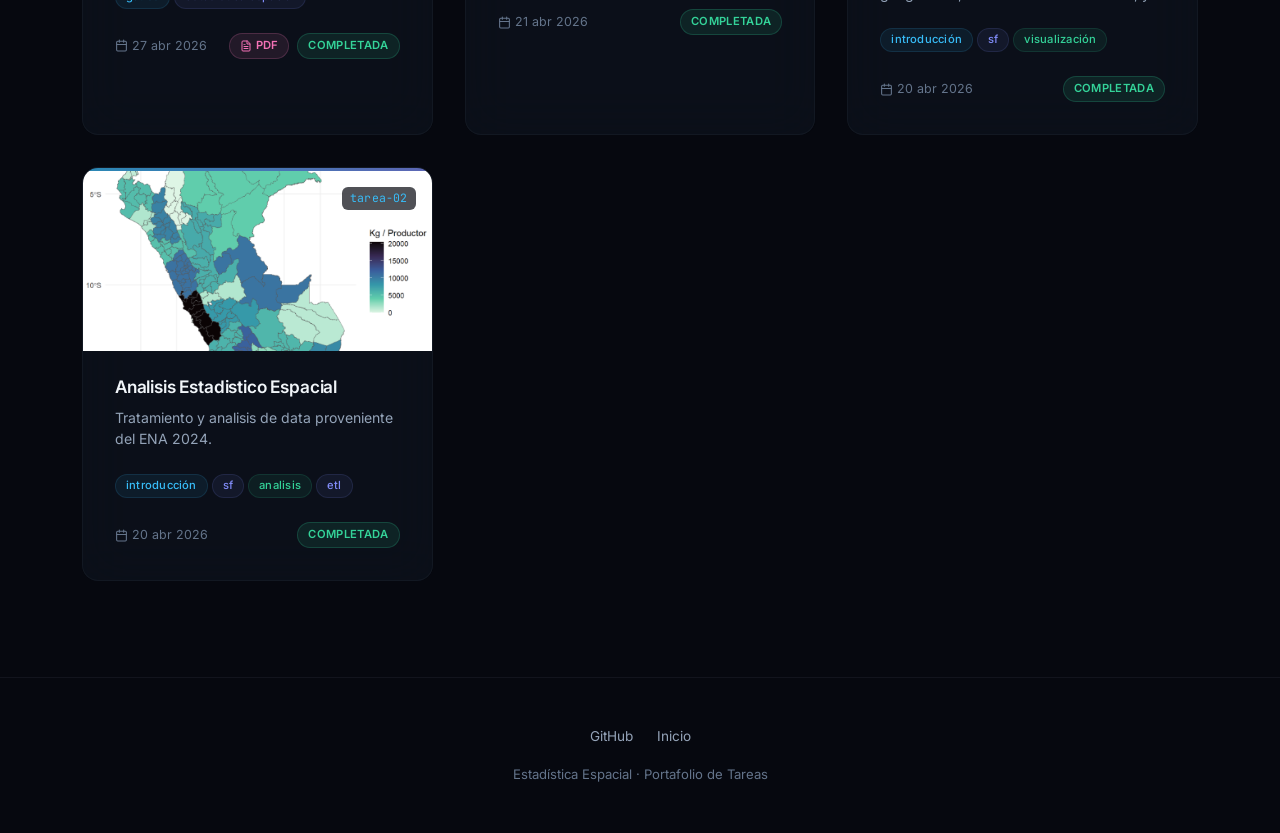
==== commit 34bd8b3d: "deploy: ebf53a458776e407c08fdb3c0bbadb35d82877a6" ====
--- a/index.html
+++ b/index.html
@@ -1,10 +1,12 @@
 <!DOCTYPE html>
 <html lang="es">
+
 <head>
   <meta charset="UTF-8">
   <meta name="viewport" content="width=device-width, initial-scale=1.0">
   <title>Estadística Espacial | Portafolio</title>
-  <meta name="description" content="Portafolio de tareas y análisis del curso de Estadística Espacial. Análisis geoestadísticos, autocorrelación espacial, kriging y más.">
+  <meta name="description"
+    content="Portafolio de tareas y análisis del curso de Estadística Espacial. Análisis geoestadísticos, autocorrelación espacial, kriging y más.">
   <meta name="author" content="newneo4">
   <meta property="og:title" content="Estadística Espacial | Portafolio">
   <meta property="og:description" content="Portafolio de análisis espaciales del curso universitario.">
@@ -13,11 +15,14 @@
   <!-- Fonts -->
   <link rel="preconnect" href="https://fonts.googleapis.com">
   <link rel="preconnect" href="https://fonts.gstatic.com" crossorigin>
-  <link href="https://fonts.googleapis.com/css2?family=Inter:wght@300;400;500;600;700&family=JetBrains+Mono:wght@400&display=swap" rel="stylesheet">
+  <link
+    href="https://fonts.googleapis.com/css2?family=Inter:wght@300;400;500;600;700&family=JetBrains+Mono:wght@400&display=swap"
+    rel="stylesheet">
 
   <!-- Styles -->
   <link rel="stylesheet" href="css/styles.css">
 </head>
+
 <body>
 
   <!-- ========== NAVBAR ========== -->
@@ -31,10 +36,13 @@
         <a href="#tareas">
           <span class="nav-label">Tareas</span>
         </a>
-        <a href="https://github.com/newneo4/estadistica-espacial" target="_blank" rel="noopener" aria-label="Ver repositorio en GitHub">
-          <svg xmlns="http://www.w3.org/2000/svg" viewBox="0 0 24 24" fill="none" stroke="currentColor" stroke-width="2" stroke-linecap="round" stroke-linejoin="round">
-            <path d="M15 22v-4a4.8 4.8 0 0 0-1-3.5c3 0 6-2 6-5.5.08-1.25-.27-2.48-1-3.5.28-1.15.28-2.35 0-3.5 0 0-1 0-3 1.5-2.64-.5-5.36-.5-8 0C6 2 5 2 5 2c-.3 1.15-.3 2.35 0 3.5A5.403 5.403 0 0 0 4 9c0 3.5 3 5.5 6 5.5-.39.49-.68 1.05-.85 1.65-.17.6-.22 1.23-.15 1.85v4"/>
-            <path d="M9 18c-4.51 2-5-2-7-2"/>
+        <a href="https://github.com/newneo4/estadistica-espacial" target="_blank" rel="noopener"
+          aria-label="Ver repositorio en GitHub">
+          <svg xmlns="http://www.w3.org/2000/svg" viewBox="0 0 24 24" fill="none" stroke="currentColor" stroke-width="2"
+            stroke-linecap="round" stroke-linejoin="round">
+            <path
+              d="M15 22v-4a4.8 4.8 0 0 0-1-3.5c3 0 6-2 6-5.5.08-1.25-.27-2.48-1-3.5.28-1.15.28-2.35 0-3.5 0 0-1 0-3 1.5-2.64-.5-5.36-.5-8 0C6 2 5 2 5 2c-.3 1.15-.3 2.35 0 3.5A5.403 5.403 0 0 0 4 9c0 3.5 3 5.5 6 5.5-.39.49-.68 1.05-.85 1.65-.17.6-.22 1.23-.15 1.85v4" />
+            <path d="M9 18c-4.51 2-5-2-7-2" />
           </svg>
           <span class="nav-label">GitHub</span>
         </a>
@@ -72,8 +80,9 @@
 
     <a href="#tareas" class="hero-scroll" aria-label="Ir a las tareas">
       <span>Explorar</span>
-      <svg xmlns="http://www.w3.org/2000/svg" viewBox="0 0 24 24" fill="none" stroke="currentColor" stroke-width="2" stroke-linecap="round" stroke-linejoin="round">
-        <path d="M12 5v14M19 12l-7 7-7-7"/>
+      <svg xmlns="http://www.w3.org/2000/svg" viewBox="0 0 24 24" fill="none" stroke="currentColor" stroke-width="2"
+        stroke-linecap="round" stroke-linejoin="round">
+        <path d="M12 5v14M19 12l-7 7-7-7" />
       </svg>
     </a>
   </section>
@@ -83,32 +92,50 @@
     <div class="container">
       <div class="section-header">
         <h2>Tareas del Curso</h2>
-        <p>Análisis espaciales realizados durante el semestre</p>
       </div>
 
       <!-- Filters + Search -->
       <div class="filters-container">
-        <div class="filters-bar" id="unit-filters-bar">
-          <div class="filters" id="unit-filters">
-            <button class="filter-btn active" data-unit="all">Todas las Unidades</button>
-            <button class="filter-btn" data-unit="UNIDAD 1">UNIDAD 1</button>
-            <button class="filter-btn" data-unit="UNIDAD 2">UNIDAD 2</button>
-          </div>
-          
+        
+        <!-- Top bar: Units + Search -->
+        <div class="filters-header">
+          <div class="unit-tabs-wrapper">
+            <div class="unit-tabs" id="unit-filters">
+              <button class="unit-tab active" data-unit="all">
+                <svg xmlns="http://www.w3.org/2000/svg" viewBox="0 0 24 24" fill="none" stroke="currentColor" stroke-width="2" stroke-linecap="round" stroke-linejoin="round" class="unit-icon"><rect width="7" height="7" x="3" y="3" rx="1"/><rect width="7" height="7" x="14" y="3" rx="1"/><rect width="7" height="7" x="14" y="14" rx="1"/><rect width="7" height="7" x="3" y="14" rx="1"/></svg>
+                Todas las Unidades
+              </button>
+              <button class="unit-tab" data-unit="UNIDAD 1">
+                <svg xmlns="http://www.w3.org/2000/svg" viewBox="0 0 24 24" fill="none" stroke="currentColor" stroke-width="2" stroke-linecap="round" stroke-linejoin="round" class="unit-icon"><path d="M4 22h14a2 2 0 0 0 2-2V7l-5-5H6a2 2 0 0 0-2 2v4"/><path d="M14 2v4a2 2 0 0 0 2 2h4"/><path d="m3 15 2 2 4-4"/></svg>
+                Unidad 1
+              </button>
+              <button class="unit-tab" data-unit="UNIDAD 2">
+                <svg xmlns="http://www.w3.org/2000/svg" viewBox="0 0 24 24" fill="none" stroke="currentColor" stroke-width="2" stroke-linecap="round" stroke-linejoin="round" class="unit-icon"><path d="M4 22h14a2 2 0 0 0 2-2V7l-5-5H6a2 2 0 0 0-2 2v4"/><path d="M14 2v4a2 2 0 0 0 2 2h4"/><path d="m3 15 2 2 4-4"/></svg>
+                Unidad 2
+              </button>
+            </div>
+          </div>
+
           <div class="search-wrapper">
-            <svg xmlns="http://www.w3.org/2000/svg" viewBox="0 0 24 24" fill="none" stroke="currentColor" stroke-width="2" stroke-linecap="round" stroke-linejoin="round">
-              <circle cx="11" cy="11" r="8"/><path d="m21 21-4.3-4.3"/>
+            <svg xmlns="http://www.w3.org/2000/svg" viewBox="0 0 24 24" fill="none" stroke="currentColor"
+              stroke-width="2" stroke-linecap="round" stroke-linejoin="round">
+              <circle cx="11" cy="11" r="8" />
+              <path d="m21 21-4.3-4.3" />
             </svg>
-            <input type="text" class="search-input" id="search-input" placeholder="Buscar tareas..." aria-label="Buscar tareas">
-          </div>
-        </div>
-
-        <div class="filters-bar" id="filters-bar">
+            <input type="text" class="search-input" id="search-input" placeholder="Buscar tareas..."
+              aria-label="Buscar tareas">
+          </div>
+        </div>
+
+        <!-- Secondary bar: Tags -->
+        <div class="tags-bar" id="filters-bar">
+          <div class="tags-label">Etiquetas:</div>
           <div class="filters" id="filters">
-            <button class="filter-btn active" data-filter="all">Todas las etiquetas</button>
+            <button class="filter-btn active" data-filter="all">Todas</button>
             <!-- Dynamic filter buttons injected by JS -->
           </div>
         </div>
+
       </div>
 
       <!-- Loading Skeleton -->
@@ -144,10 +171,14 @@
 
       <!-- Empty State -->
       <div class="empty-state" id="empty-state" style="display:none;">
-        <svg xmlns="http://www.w3.org/2000/svg" viewBox="0 0 24 24" fill="none" stroke="currentColor" stroke-width="1.5" stroke-linecap="round" stroke-linejoin="round">
-          <path d="M3 7V5a2 2 0 0 1 2-2h2"/><path d="M17 3h2a2 2 0 0 1 2 2v2"/>
-          <path d="M21 17v2a2 2 0 0 1-2 2h-2"/><path d="M7 21H5a2 2 0 0 1-2-2v-2"/>
-          <circle cx="12" cy="12" r="1"/></svg>
+        <svg xmlns="http://www.w3.org/2000/svg" viewBox="0 0 24 24" fill="none" stroke="currentColor" stroke-width="1.5"
+          stroke-linecap="round" stroke-linejoin="round">
+          <path d="M3 7V5a2 2 0 0 1 2-2h2" />
+          <path d="M17 3h2a2 2 0 0 1 2 2v2" />
+          <path d="M21 17v2a2 2 0 0 1-2 2h-2" />
+          <path d="M7 21H5a2 2 0 0 1-2-2v-2" />
+          <circle cx="12" cy="12" r="1" />
+        </svg>
         <p>No se encontraron tareas</p>
         <p class="empty-hint">Intenta con otro término de búsqueda o filtro</p>
       </div>
@@ -169,4 +200,5 @@
 
   <script src="js/app.js"></script>
 </body>
-</html>
+
+</html>
--- a/css/styles.css
+++ b/css/styles.css
@@ -391,18 +391,88 @@
 
 /* Filters */
 /* Filters */
+/* Filters Container */
 .filters-container {
   display: flex;
   flex-direction: column;
-  gap: var(--space-md);
+  gap: var(--space-sm);
   margin-bottom: var(--space-2xl);
 }
 
-.filters-bar {
+.filters-header {
   display: flex;
   align-items: center;
   justify-content: space-between;
   gap: var(--space-md);
+  flex-wrap: wrap;
+}
+
+/* Segmented Control for Units */
+.unit-tabs-wrapper {
+  background: var(--bg-card);
+  border: 1px solid var(--glass-border);
+  border-radius: var(--radius-md);
+  padding: 4px;
+  backdrop-filter: blur(var(--glass-blur));
+  -webkit-backdrop-filter: blur(var(--glass-blur));
+  display: inline-flex;
+}
+
+.unit-tabs {
+  display: flex;
+  gap: 4px;
+}
+
+.unit-tab {
+  display: flex;
+  align-items: center;
+  gap: var(--space-xs);
+  padding: var(--space-sm) var(--space-lg);
+  font-size: 0.9rem;
+  font-weight: 600;
+  border-radius: calc(var(--radius-md) - 2px);
+  color: var(--text-secondary);
+  transition: all var(--transition-fast);
+}
+
+.unit-tab .unit-icon {
+  width: 16px;
+  height: 16px;
+  opacity: 0.7;
+  transition: opacity var(--transition-fast);
+}
+
+.unit-tab:hover {
+  color: var(--text-primary);
+  background: rgba(255, 255, 255, 0.03);
+}
+
+.unit-tab.active {
+  background: var(--bg-elevated);
+  color: var(--accent-1);
+  box-shadow: var(--shadow-sm);
+  border: 1px solid var(--border-subtle);
+}
+
+.unit-tab.active .unit-icon {
+  color: var(--accent-1);
+  opacity: 1;
+}
+
+/* Secondary Tags bar */
+.tags-bar {
+  display: flex;
+  align-items: center;
+  gap: var(--space-md);
+  padding-top: var(--space-md);
+  border-top: 1px solid var(--border-subtle);
+}
+
+.tags-label {
+  font-size: 0.85rem;
+  font-weight: 500;
+  color: var(--text-muted);
+  white-space: nowrap;
 }
 
 /* Contenedor de botones */
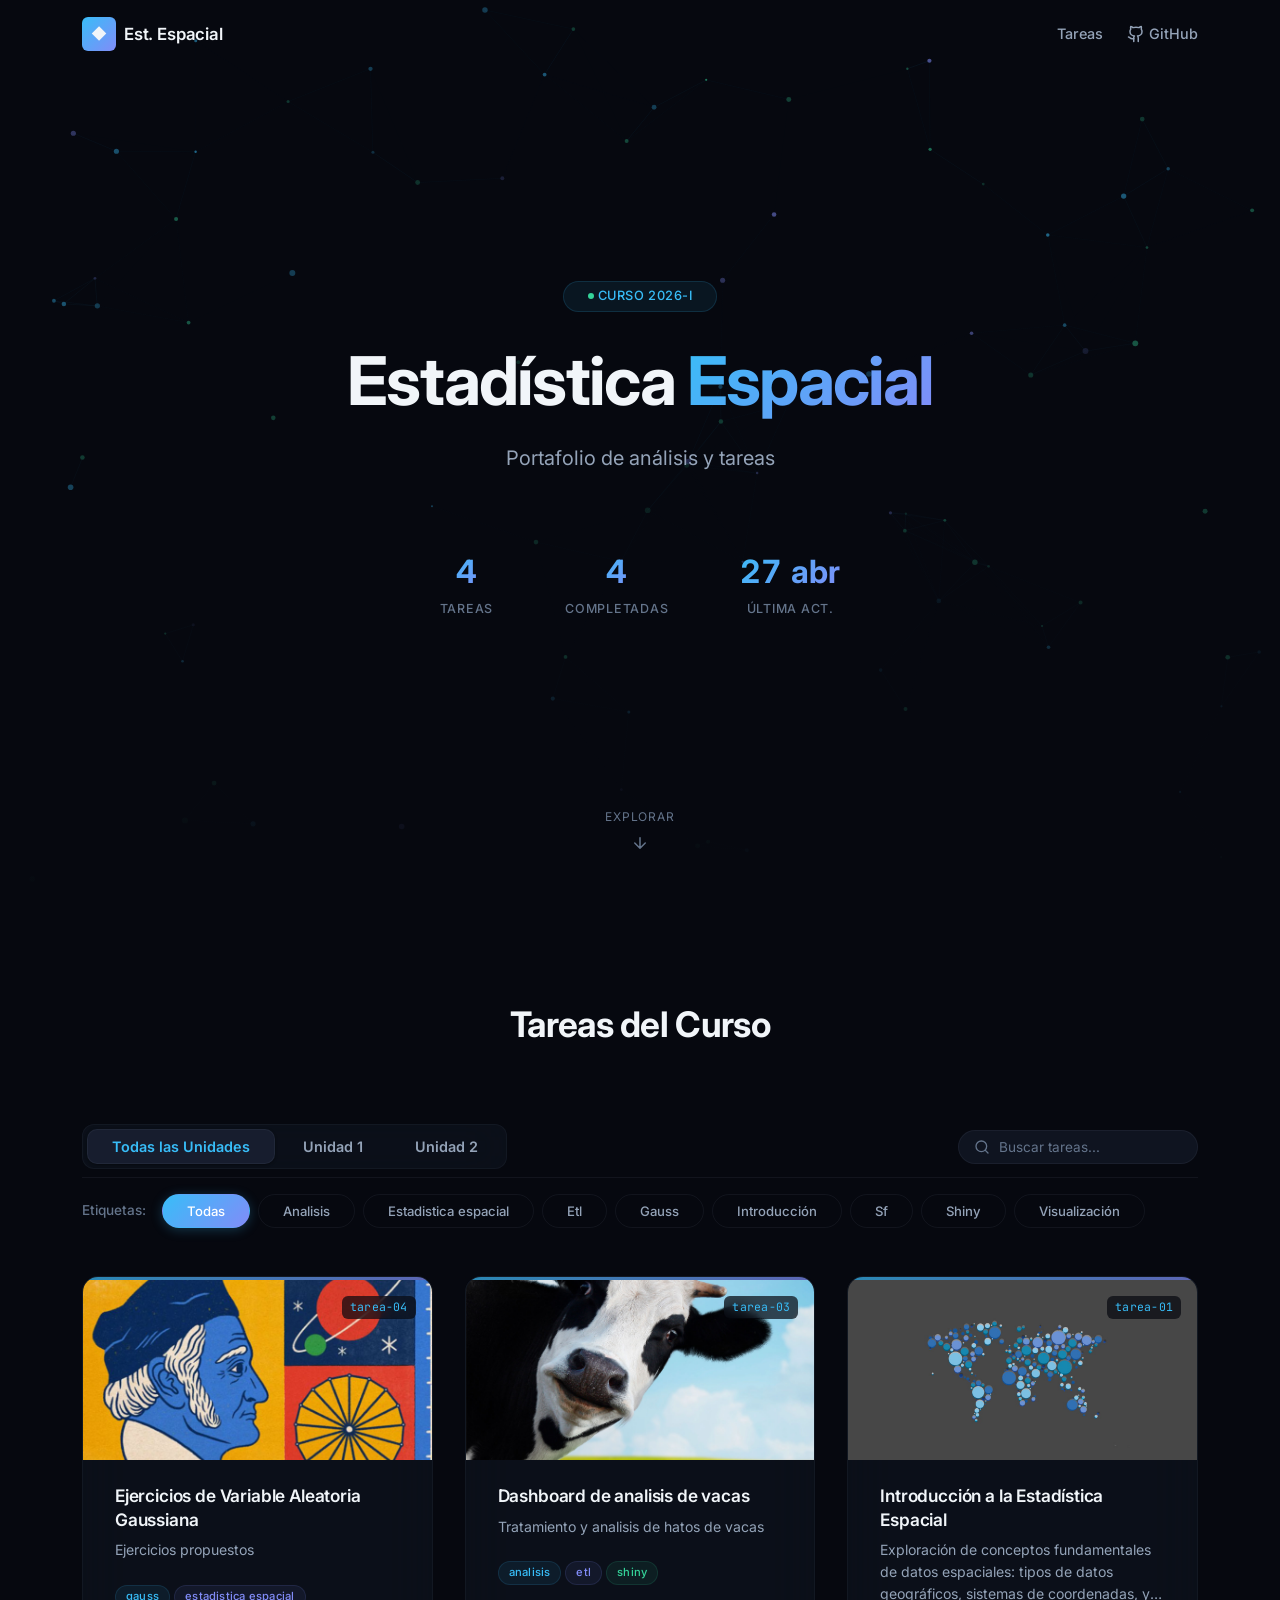
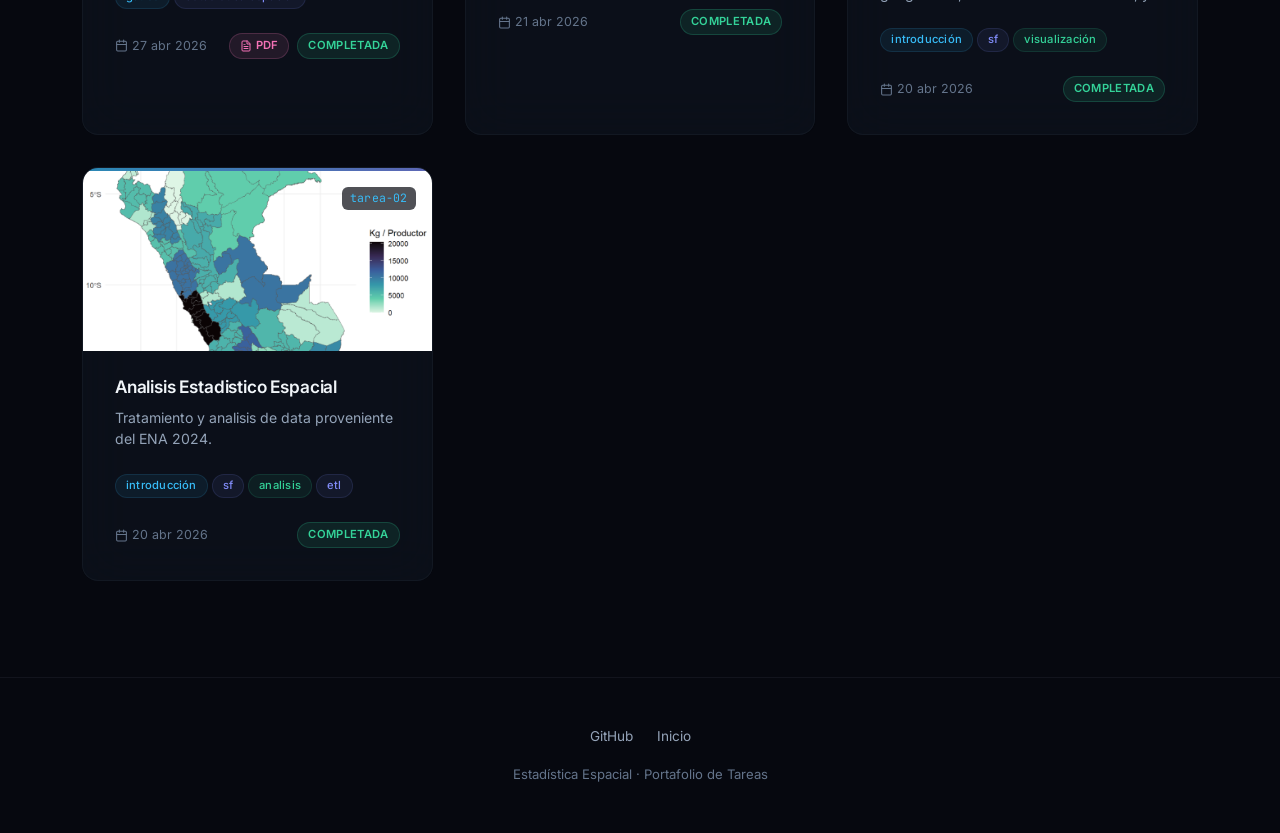
==== commit a08e9f24: "deploy: 5501a3c43d7440859ddbf57aed1393386d8945be" ====
--- a/index.html
+++ b/index.html
@@ -102,15 +102,12 @@
           <div class="unit-tabs-wrapper">
             <div class="unit-tabs" id="unit-filters">
               <button class="unit-tab active" data-unit="all">
-                <svg xmlns="http://www.w3.org/2000/svg" viewBox="0 0 24 24" fill="none" stroke="currentColor" stroke-width="2" stroke-linecap="round" stroke-linejoin="round" class="unit-icon"><rect width="7" height="7" x="3" y="3" rx="1"/><rect width="7" height="7" x="14" y="3" rx="1"/><rect width="7" height="7" x="14" y="14" rx="1"/><rect width="7" height="7" x="3" y="14" rx="1"/></svg>
                 Todas las Unidades
               </button>
               <button class="unit-tab" data-unit="UNIDAD 1">
-                <svg xmlns="http://www.w3.org/2000/svg" viewBox="0 0 24 24" fill="none" stroke="currentColor" stroke-width="2" stroke-linecap="round" stroke-linejoin="round" class="unit-icon"><path d="M4 22h14a2 2 0 0 0 2-2V7l-5-5H6a2 2 0 0 0-2 2v4"/><path d="M14 2v4a2 2 0 0 0 2 2h4"/><path d="m3 15 2 2 4-4"/></svg>
                 Unidad 1
               </button>
               <button class="unit-tab" data-unit="UNIDAD 2">
-                <svg xmlns="http://www.w3.org/2000/svg" viewBox="0 0 24 24" fill="none" stroke="currentColor" stroke-width="2" stroke-linecap="round" stroke-linejoin="round" class="unit-icon"><path d="M4 22h14a2 2 0 0 0 2-2V7l-5-5H6a2 2 0 0 0-2 2v4"/><path d="M14 2v4a2 2 0 0 0 2 2h4"/><path d="m3 15 2 2 4-4"/></svg>
                 Unidad 2
               </button>
             </div>
@@ -201,4 +198,4 @@
   <script src="js/app.js"></script>
 </body>
 
-</html>+</html>
